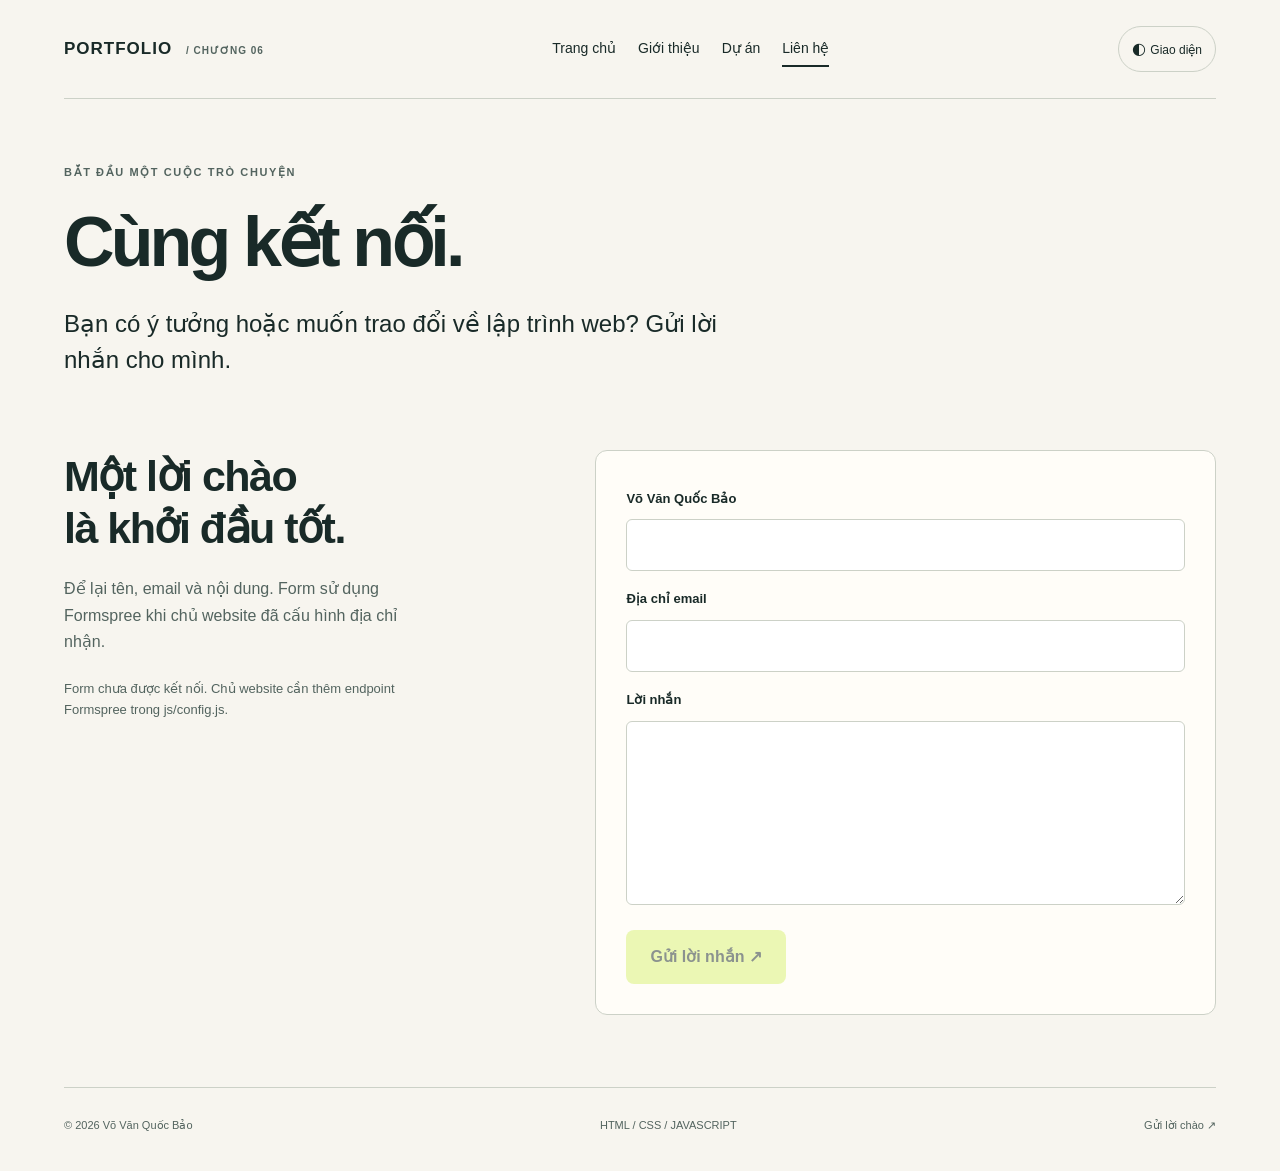
==== contact.html @ f9e21a74 "Build responsive portfolio for chapter 6 assignments" ====
<!doctype html>
<html lang="vi"><head><meta charset="utf-8"><meta name="viewport" content="width=device-width,initial-scale=1"><meta name="description" content="Portfolio thực hành Chương 6 — Domain Name và Hosting."><title>Liên hệ · Võ Văn Quốc Bảo</title><link rel="icon" href="images/favicon.svg" type="image/svg+xml"><link rel="stylesheet" href="css/style.css"><script src="js/config.js" defer></script><script src="js/script.js" defer></script></head><body><a class="skip" href="#main">Bỏ qua điều hướng</a><header class="site-header"><nav aria-label="Điều hướng chính"><a class="brand" href="index.html">PORTFOLIO<span> / CHƯƠNG 06</span></a><div class="nav-links"><a href="index.html">Trang chủ</a><a href="about.html">Giới thiệu</a><a href="projects.html">Dự án</a><a href="contact.html">Liên hệ</a></div><button class="theme-toggle" type="button" aria-label="Bật chế độ tối" aria-pressed="false">◐ <span>Giao diện</span></button></nav></header><main id="main"><section class="page-title reveal"><p class="eyebrow">BẮT ĐẦU MỘT CUỘC TRÒ CHUYỆN</p><h1>Cùng kết nối.</h1><p class="lead">Bạn có ý tưởng hoặc muốn trao đổi về lập trình web? Gửi lời nhắn cho mình.</p></section><section class="contact-grid section"><aside class="reveal"><h2>Một lời chào<br>là khởi đầu tốt.</h2><p>Để lại tên, email và nội dung. Form sử dụng Formspree khi chủ website đã cấu hình địa chỉ nhận.</p><p class="form-note" id="form-status" role="status"></p></aside><form id="contact-form" method="POST" class="panel reveal"><label for="name">Võ Văn Quốc Bảo</label><input id="name" name="name" autocomplete="name" required maxlength="100"><label for="email">Địa chỉ email</label><input id="email" name="email" type="email" autocomplete="email" required maxlength="254"><label for="message">Lời nhắn</label><textarea id="message" name="message" rows="6" required maxlength="5000"></textarea><button class="button" id="send-button" type="submit" disabled>Gửi lời nhắn ↗</button><noscript>Form cần được cấu hình endpoint Formspree trước khi gửi.</noscript></form></section></main><footer><span>© <span id="year">2026</span> <span data-name>Võ Văn Quốc Bảo</span></span><span>HTML / CSS / JAVASCRIPT</span><a href="contact.html">Gửi lời chào ↗</a></footer></body></html>
---- css/style.css ----
*{box-sizing:border-box} :root{color-scheme:light;--bg:#f7f5ef;--ink:#192a28;--muted:#53645f;--line:#ccd1c7;--panel:#fffdf8;--accent:#d9f372;--field:#fff} :root[data-theme=dark]{color-scheme:dark;--bg:#142321;--ink:#f3f5e9;--muted:#b1c2bb;--line:#43534d;--panel:#1e302c;--accent:#d9f372;--field:#142321}body{margin:0;background:var(--bg);color:var(--ink);font-family:'Segoe UI',Arial,sans-serif;line-height:1.65}a{color:inherit;text-decoration:none}button,input,textarea{font:inherit}button,a,input,textarea{-webkit-tap-highlight-color:transparent}a:focus-visible,button:focus-visible,input:focus-visible,textarea:focus-visible{outline:3px solid #608522;outline-offset:5px} .skip{position:absolute;left:1rem;top:-100px;background:var(--accent);color:#192a28;padding:10px;z-index:10}.skip:focus{top:0}.site-header,main,footer{width:min(1180px,90%);margin:auto}nav{display:flex;align-items:center;justify-content:space-between;gap:18px;flex-wrap:wrap;padding:26px 0;border-bottom:1px solid var(--line)}.brand{font-size:17px;font-weight:800;letter-spacing:1px}.brand span{font-size:10px;color:var(--muted);display:block}.nav-links{display:flex;gap:22px;flex-wrap:wrap;font-size:14px}.nav-links a{padding:5px 0;border-bottom:2px solid transparent}.nav-links a[aria-current],.nav-links a:hover{border-color:var(--ink)}.theme-toggle{background:transparent;color:var(--ink);border:1px solid var(--line);padding:9px 13px;border-radius:30px;cursor:pointer}.theme-toggle span{font-size:12px}h1,h2,p,figure{margin:0}h1{font-size:clamp(42px,7vw,85px);letter-spacing:-.055em;line-height:1.1;font-weight:750;overflow-wrap:anywhere}h2{font-size:clamp(27px,4vw,43px);letter-spacing:-.035em;line-height:1.22}.eyebrow{font-size:11px;letter-spacing:1.6px;font-weight:700;color:var(--muted);margin-bottom:22px}.hero{display:grid;gap:50px;align-items:center;padding:65px 0}.lead{font-size:clamp(19px,2vw,24px);line-height:1.5;margin-top:25px;max-width:710px}.intro{max-width:510px;margin-top:18px;color:var(--muted);font-size:17px}.actions{display:flex;gap:24px;align-items:center;flex-wrap:wrap;margin-top:32px}.button{display:inline-block;border:0;background:var(--accent);color:#192a28;border-radius:8px;padding:14px 24px;font-weight:650;cursor:pointer}.button:hover{filter:brightness(.95)}.button:disabled{opacity:.5;cursor:not-allowed}.text-link{font-size:14px;border-bottom:1px solid var(--line);padding:8px 0}.portrait{background:#dfe5d5;border-radius:160px 160px 12px 12px;padding:25px 25px 12px;max-width:390px;width:100%;justify-self:center;color:#192a28}.portrait img{width:100%;height:350px;object-fit:cover;border-radius:140px 140px 6px 6px;display:block}.portrait figcaption{font-size:9px;text-align:center;letter-spacing:1px;margin-top:18px}.section{padding:52px 0 72px}.section-heading{display:grid;gap:24px}.section-heading p{max-width:470px;color:var(--muted)}.pill-row{display:flex;flex-wrap:wrap;gap:12px;margin-top:34px}.pill-row span{border:1px solid var(--line);border-radius:40px;padding:9px 17px;font-size:13px}.page-title{padding:64px 0 20px}.page-title h1{font-size:clamp(38px,6vw,70px)}.project-grid,.about-grid{display:grid;grid-template-columns:minmax(0,1fr);gap:24px}.project-card,.panel{background:var(--panel);border:1px solid var(--line);border-radius:12px;overflow:hidden}.project-art{position:relative;height:210px;display:grid;place-items:center;background:#e2e8d4;color:#253e35}.project-art span{font-size:90px;line-height:1;font-weight:700;letter-spacing:-8px}.project-art small{position:absolute;bottom:16px;left:22px;font-size:10px;letter-spacing:2px}.art-1,.art-4{background:#d8e5ea;color:#31536a}.art-2,.art-5{background:#eadbc9;color:#76502f}.project-body{padding:24px}.project-body h2{font-size:25px;margin-bottom:8px}.project-body .eyebrow{font-size:9px;letter-spacing:.5px;margin-bottom:12px}.project-body p:not(.eyebrow){color:var(--muted);font-size:14px}.demo-label{display:block;font-size:11px;color:var(--muted);margin-top:24px}.panel{padding:30px}.number{font-size:10px;letter-spacing:1px;color:var(--muted);display:block;margin-bottom:24px}.panel h2{font-size:28px;margin-bottom:16px}.panel p{color:var(--muted)}.contact-grid{display:grid;gap:35px}.contact-grid aside p{color:var(--muted);max-width:340px;margin-top:22px}.form-note{font-size:13px}form{display:grid;gap:10px}label{font-size:13px;margin-top:7px;font-weight:650}input,textarea{min-width:0;width:100%;border:1px solid var(--line);border-radius:6px;background:var(--field);color:var(--ink);padding:12px}textarea{resize:vertical}form .button{justify-self:start;margin-top:15px}footer{border-top:1px solid var(--line);padding:28px 0 36px;display:flex;flex-wrap:wrap;gap:20px;justify-content:space-between;color:var(--muted);font-size:11px}.animate{opacity:0;transform:translateY(18px);transition:opacity .65s ease,transform .65s ease}.animate.visible{opacity:1;transform:none}@media(min-width:700px){.hero{grid-template-columns:1.35fr 1fr;padding:80px 0 70px;min-height:650px}.section-heading{grid-template-columns:1fr 1fr;align-items:end}.project-grid{grid-template-columns:repeat(2,minmax(0,1fr))}.contact-grid{grid-template-columns:1fr 1.25fr}.brand span{display:inline;margin-left:10px}}@media(min-width:1050px){.project-grid,.about-grid{grid-template-columns:repeat(3,minmax(0,1fr))}}@media(max-width:480px){nav{gap:15px}.nav-links{order:3;width:100%;gap:18px}.theme-toggle span{display:none}.portrait img{height:310px}.panel{padding:22px}}@media(prefers-reduced-motion:reduce){*,*::before,*::after{scroll-behavior:auto!important;transition:none!important;animation:none!important}.animate{opacity:1;transform:none}}
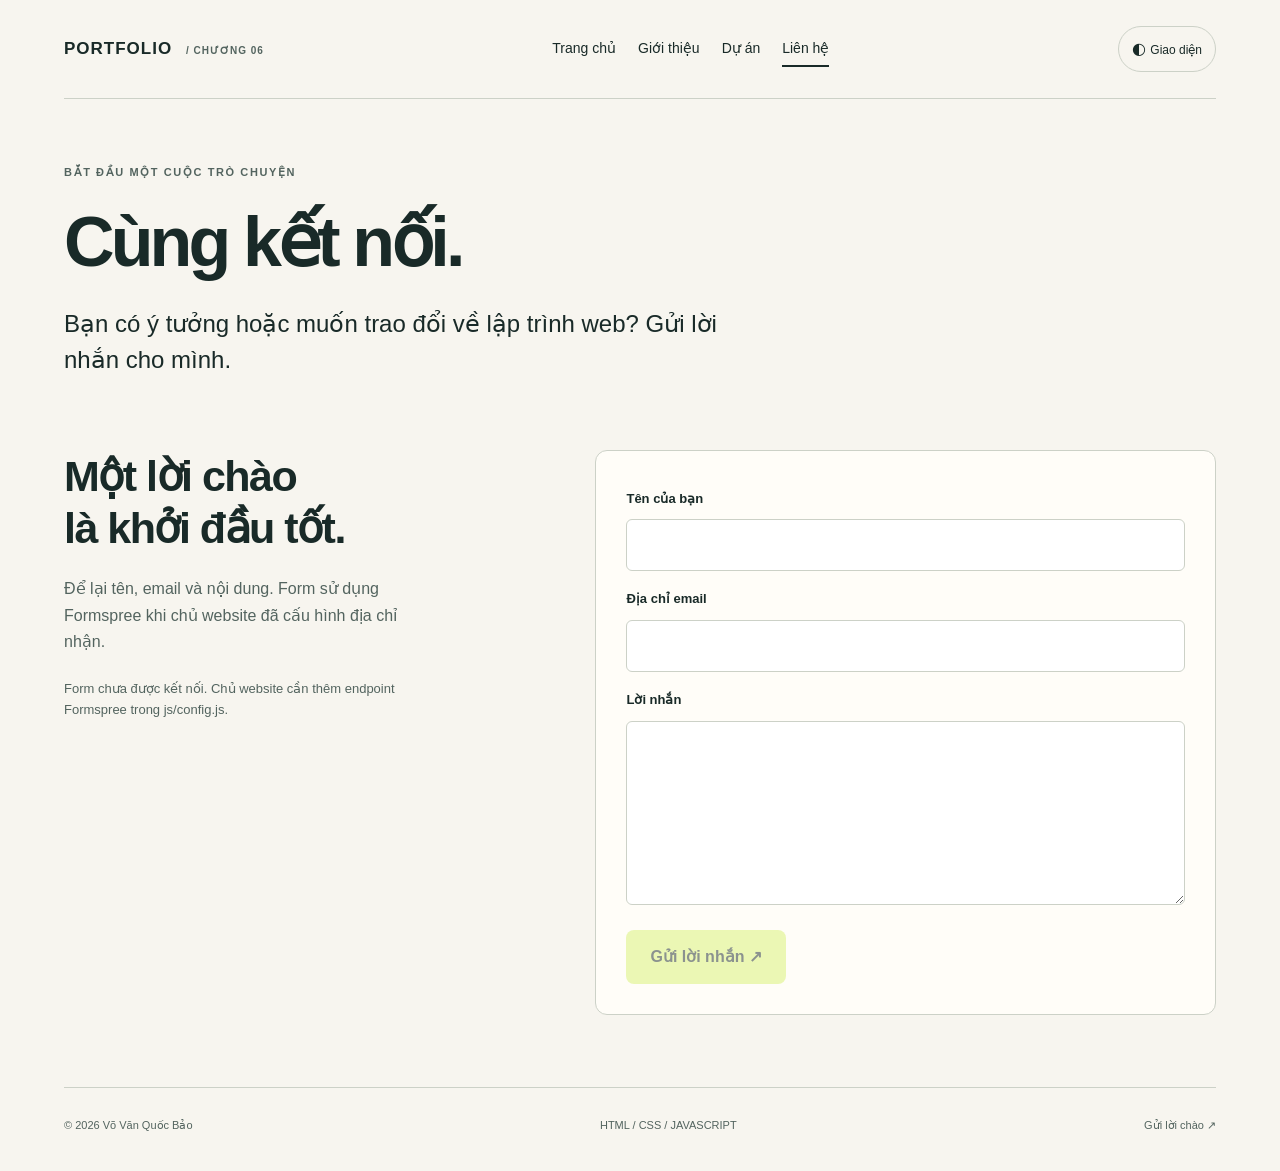
==== commit da32d534: "Record deployment links and correct contact label" ====
--- a/contact.html
+++ b/contact.html
@@ -1,2 +1,3 @@
 <!doctype html>
-<html lang="vi"><head><meta charset="utf-8"><meta name="viewport" content="width=device-width,initial-scale=1"><meta name="description" content="Portfolio thực hành Chương 6 — Domain Name và Hosting."><title>Liên hệ · Võ Văn Quốc Bảo</title><link rel="icon" href="images/favicon.svg" type="image/svg+xml"><link rel="stylesheet" href="css/style.css"><script src="js/config.js" defer></script><script src="js/script.js" defer></script></head><body><a class="skip" href="#main">Bỏ qua điều hướng</a><header class="site-header"><nav aria-label="Điều hướng chính"><a class="brand" href="index.html">PORTFOLIO<span> / CHƯƠNG 06</span></a><div class="nav-links"><a href="index.html">Trang chủ</a><a href="about.html">Giới thiệu</a><a href="projects.html">Dự án</a><a href="contact.html">Liên hệ</a></div><button class="theme-toggle" type="button" aria-label="Bật chế độ tối" aria-pressed="false">◐ <span>Giao diện</span></button></nav></header><main id="main"><section class="page-title reveal"><p class="eyebrow">BẮT ĐẦU MỘT CUỘC TRÒ CHUYỆN</p><h1>Cùng kết nối.</h1><p class="lead">Bạn có ý tưởng hoặc muốn trao đổi về lập trình web? Gửi lời nhắn cho mình.</p></section><section class="contact-grid section"><aside class="reveal"><h2>Một lời chào<br>là khởi đầu tốt.</h2><p>Để lại tên, email và nội dung. Form sử dụng Formspree khi chủ website đã cấu hình địa chỉ nhận.</p><p class="form-note" id="form-status" role="status"></p></aside><form id="contact-form" method="POST" class="panel reveal"><label for="name">Võ Văn Quốc Bảo</label><input id="name" name="name" autocomplete="name" required maxlength="100"><label for="email">Địa chỉ email</label><input id="email" name="email" type="email" autocomplete="email" required maxlength="254"><label for="message">Lời nhắn</label><textarea id="message" name="message" rows="6" required maxlength="5000"></textarea><button class="button" id="send-button" type="submit" disabled>Gửi lời nhắn ↗</button><noscript>Form cần được cấu hình endpoint Formspree trước khi gửi.</noscript></form></section></main><footer><span>© <span id="year">2026</span> <span data-name>Võ Văn Quốc Bảo</span></span><span>HTML / CSS / JAVASCRIPT</span><a href="contact.html">Gửi lời chào ↗</a></footer></body></html>
+<html lang="vi"><head><meta charset="utf-8"><meta name="viewport" content="width=device-width,initial-scale=1"><meta name="description" content="Portfolio thực hành Chương 6 — Domain Name và Hosting."><title>Liên hệ · Võ Văn Quốc Bảo</title><link rel="icon" href="images/favicon.svg" type="image/svg+xml"><link rel="stylesheet" href="css/style.css"><script src="js/config.js" defer></script><script src="js/script.js" defer></script></head><body><a class="skip" href="#main">Bỏ qua điều hướng</a><header class="site-header"><nav aria-label="Điều hướng chính"><a class="brand" href="index.html">PORTFOLIO<span> / CHƯƠNG 06</span></a><div class="nav-links"><a href="index.html">Trang chủ</a><a href="about.html">Giới thiệu</a><a href="projects.html">Dự án</a><a href="contact.html">Liên hệ</a></div><button class="theme-toggle" type="button" aria-label="Bật chế độ tối" aria-pressed="false">◐ <span>Giao diện</span></button></nav></header><main id="main"><section class="page-title reveal"><p class="eyebrow">BẮT ĐẦU MỘT CUỘC TRÒ CHUYỆN</p><h1>Cùng kết nối.</h1><p class="lead">Bạn có ý tưởng hoặc muốn trao đổi về lập trình web? Gửi lời nhắn cho mình.</p></section><section class="contact-grid section"><aside class="reveal"><h2>Một lời chào<br>là khởi đầu tốt.</h2><p>Để lại tên, email và nội dung. Form sử dụng Formspree khi chủ website đã cấu hình địa chỉ nhận.</p><p class="form-note" id="form-status" role="status"></p></aside><form id="contact-form" method="POST" class="panel reveal"><label for="name">Tên của bạn</label><input id="name" name="name" autocomplete="name" required maxlength="100"><label for="email">Địa chỉ email</label><input id="email" name="email" type="email" autocomplete="email" required maxlength="254"><label for="message">Lời nhắn</label><textarea id="message" name="message" rows="6" required maxlength="5000"></textarea><button class="button" id="send-button" type="submit" disabled>Gửi lời nhắn ↗</button><noscript>Form cần được cấu hình endpoint Formspree trước khi gửi.</noscript></form></section></main><footer><span>© <span id="year">2026</span> <span data-name>Võ Văn Quốc Bảo</span></span><span>HTML / CSS / JAVASCRIPT</span><a href="contact.html">Gửi lời chào ↗</a></footer></body></html>
+
